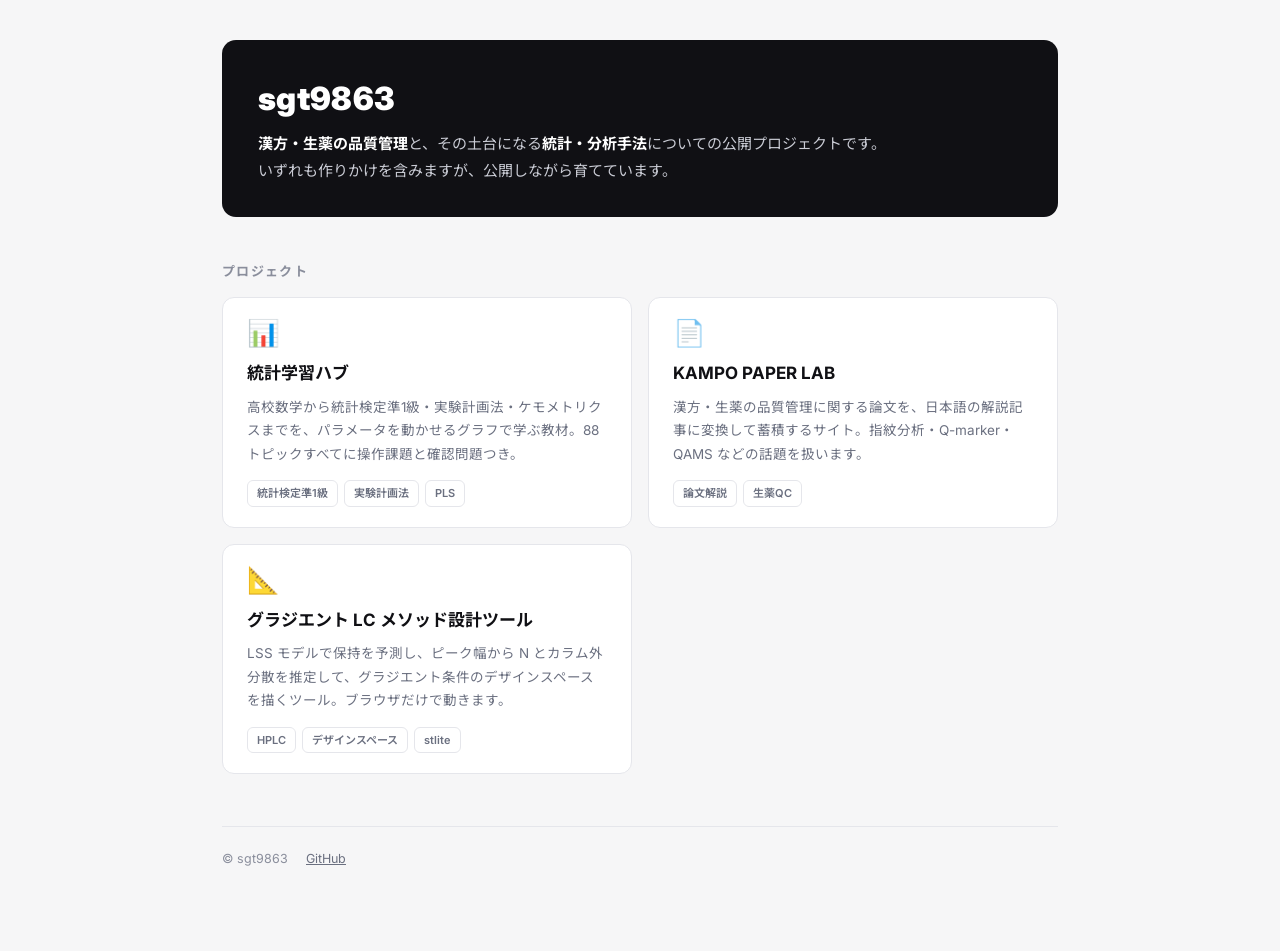
==== index.html @ 8c493d32 "lc-iso-dev のカードを削除 lc-grad-dev と内容が重複し、名前も紛らわしいため入口から外す。 サイト自体は /lc-iso-dev/ に残る。  Co-Authored-By: C" ====
<!DOCTYPE html>
<html lang="ja">
<head>
<meta charset="utf-8">
<meta name="robots" content="noindex, nofollow, noarchive, nosnippet, noimageindex">
<meta name="viewport" content="width=device-width, initial-scale=1">
<title>sgt9863</title>
<meta name="description" content="漢方・生薬の品質管理と、その土台になる統計・分析手法についての公開プロジェクト。">
<link rel="icon" href="data:image/svg+xml,<svg xmlns='http://www.w3.org/2000/svg' viewBox='0 0 100 100'><text y='.9em' font-size='90'>🌿</text></svg>">
<link rel="preconnect" href="https://fonts.googleapis.com">
<link rel="preconnect" href="https://fonts.gstatic.com" crossorigin>
<link rel="stylesheet" href="https://fonts.googleapis.com/css2?family=Inter:wght@400;600;700;800&family=Noto+Sans+JP:wght@400;500;700;900&display=swap">
<style>
/* stats サイト（style.css）と同じトークンを使い、見た目の一貫性を保つ */
:root {
  --bg: #f6f6f7;
  --panel: #ffffff;
  --ink: #101014;
  --ink-2: #1c1c22;
  --muted: #6b7080;
  --muted-2: #8a8e9c;
  --accent: #3b4557;
  --line: #e5e6eb;
  --line-strong: #d5d6dd;
  --radius: 12px;
  /* 白文字を載せる面の色。--ink はダークで明色に反転するので使わない。
     ダークではページ背景(#0f1013)より明るくして「浮いた面」にする。
     （stats サイトで同じ間違いを踏み、コントラスト比 1.21 になっていた） */
  --ink-solid: #101014;
  --font: "Inter", "Noto Sans JP", "Hiragino Sans", "Yu Gothic UI", system-ui, -apple-system, sans-serif;
}
:root[data-theme="dark"] {
  --bg: #0f1013;
  --panel: #17181d;
  --ink: #e8e9ee;
  --ink-2: #f3f3f6;
  --muted: #9aa0b0;
  --muted-2: #7d8394;
  --accent: #7c87a1;
  --line: #2a2c34;
  --line-strong: #3a3d47;
  --ink-solid: #202229;
}
@media (prefers-color-scheme: dark) {
  :root:not([data-theme="light"]) {
    --bg: #0f1013; --panel: #17181d; --ink: #e8e9ee; --ink-2: #f3f3f6;
    --muted: #9aa0b0; --muted-2: #7d8394; --accent: #7c87a1;
    --line: #2a2c34; --line-strong: #3a3d47;
    --ink-solid: #202229;
  }
}

* { box-sizing: border-box; }
body {
  margin: 0;
  font-family: var(--font);
  background: var(--bg);
  color: var(--ink);
  line-height: 1.85;
  font-size: 15px;
  -webkit-font-smoothing: antialiased;
}
.wrap { max-width: 880px; margin: 0 auto; padding: 40px 22px 80px; }

/* ヒーロー: stats サイトと同じ「墨ソリッド」 */
.hero {
  background: var(--ink-solid);
  color: #f2f2f5;
  border-radius: 14px;
  padding: 38px 36px 32px;
}
.hero h1 {
  margin: 0 0 10px;
  font-size: 32px;
  font-weight: 900;
  letter-spacing: 0.01em;
  color: #fff;
  line-height: 1.3;
}
.hero p { margin: 0; color: #c9cbd4; font-size: 15px; max-width: 42em; }
.hero p strong { color: #fff; font-weight: 700; }

h2 {
  font-size: 13px;
  font-weight: 700;
  letter-spacing: 0.1em;
  color: var(--muted-2);
  margin: 42px 0 14px;
}

.cards { display: grid; gap: 16px; }
@media (min-width: 720px) { .cards { grid-template-columns: 1fr 1fr; } }

.card {
  position: relative;
  display: block;
  text-decoration: none;
  color: var(--ink);
  background: var(--panel);
  border: 1px solid var(--line);
  border-radius: var(--radius);
  padding: 22px 24px 20px;
  overflow: hidden;
  transition: transform 0.15s ease, border-color 0.15s ease, box-shadow 0.15s ease;
}
.card::before {
  content: "";
  position: absolute;
  inset: 0 auto 0 0;
  width: 4px;
  background: var(--accent);
  opacity: 0;
  transition: opacity 0.15s ease;
}
.card:hover {
  transform: translateY(-2px);
  border-color: var(--line-strong);
  box-shadow: 0 8px 24px rgba(16, 16, 20, 0.08);
}
.card:hover::before { opacity: 1; }
.card:focus-visible { outline: 2px solid var(--accent); outline-offset: 2px; }

.card .icon { font-size: 26px; line-height: 1; }
.card h3 { margin: 12px 0 6px; font-size: 17px; font-weight: 700; }
.card p { margin: 0; color: var(--muted); font-size: 13.5px; line-height: 1.75; }
.card .tags { margin-top: 14px; display: flex; flex-wrap: wrap; gap: 6px; }
.card .tag {
  font-size: 11px;
  font-weight: 600;
  color: var(--muted);
  border: 1px solid var(--line);
  border-radius: 6px;
  padding: 2px 9px;
}

footer {
  margin-top: 52px;
  padding-top: 20px;
  border-top: 1px solid var(--line);
  color: var(--muted-2);
  font-size: 12.5px;
  display: flex;
  flex-wrap: wrap;
  gap: 6px 18px;
  align-items: center;
}
footer a { color: var(--muted); }
</style>
</head>
<body>
<div class="wrap">

  <header class="hero">
    <h1>sgt9863</h1>
    <p><strong>漢方・生薬の品質管理</strong>と、その土台になる<strong>統計・分析手法</strong>についての公開プロジェクトです。いずれも作りかけを含みますが、公開しながら育てています。</p>
  </header>

  <h2>プロジェクト</h2>
  <div class="cards">

    <a class="card" href="/stats/">
      <div class="icon">📊</div>
      <h3>統計学習ハブ</h3>
      <p>高校数学から統計検定準1級・実験計画法・ケモメトリクスまでを、パラメータを動かせるグラフで学ぶ教材。88トピックすべてに操作課題と確認問題つき。</p>
      <div class="tags"><span class="tag">統計検定準1級</span><span class="tag">実験計画法</span><span class="tag">PLS</span></div>
    </a>

    <a class="card" href="/paper-explainer/">
      <div class="icon">📄</div>
      <h3>KAMPO PAPER LAB</h3>
      <p>漢方・生薬の品質管理に関する論文を、日本語の解説記事に変換して蓄積するサイト。指紋分析・Q-marker・QAMS などの話題を扱います。</p>
      <div class="tags"><span class="tag">論文解説</span><span class="tag">生薬QC</span></div>
    </a>



    <a class="card" href="/lc-grad-dev/">
      <div class="icon">📐</div>
      <h3>グラジエント LC メソッド設計ツール</h3>
      <p>LSS モデルで保持を予測し、ピーク幅から N とカラム外分散を推定して、グラジエント条件のデザインスペースを描くツール。ブラウザだけで動きます。</p>
      <div class="tags"><span class="tag">HPLC</span><span class="tag">デザインスペース</span><span class="tag">stlite</span></div>
    </a>

  </div>

  <footer>
    <span>© sgt9863</span>
    <a href="https://github.com/sgt9863">GitHub</a>
  </footer>

</div>
</body>
</html>
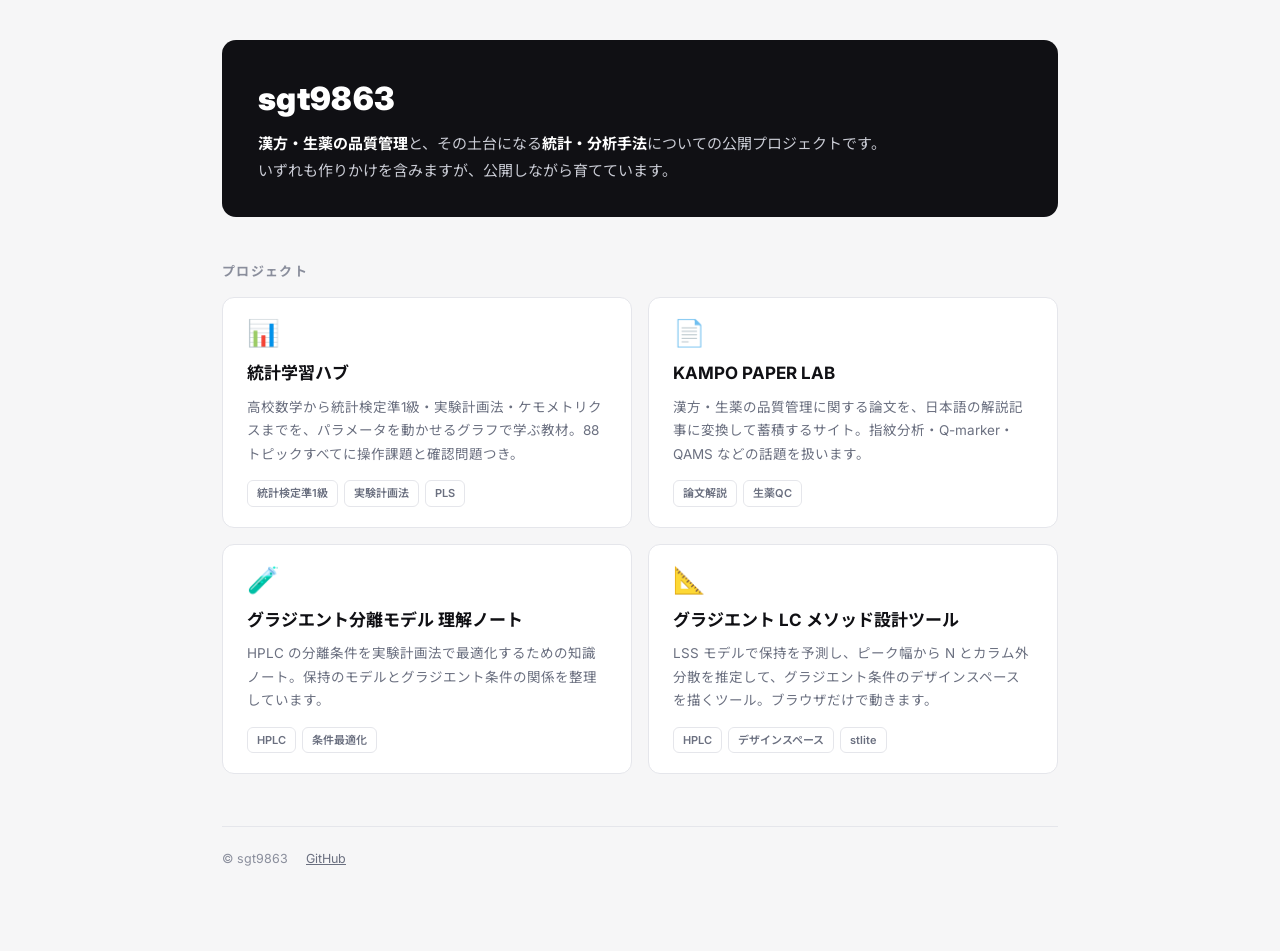
==== commit 7a3aded5: "lc-iso-dev のカードを戻す サイトは公開したままなので、入口も残す。  Co-Authored-By: Claude Opus 5 <noreply@anthropic.com>" ====
--- a/index.html
+++ b/index.html
@@ -174,6 +174,13 @@
 
 
 
+    <a class="card" href="/lc-iso-dev/">
+      <div class="icon">🧪</div>
+      <h3>グラジエント分離モデル 理解ノート</h3>
+      <p>HPLC の分離条件を実験計画法で最適化するための知識ノート。保持のモデルとグラジエント条件の関係を整理しています。</p>
+      <div class="tags"><span class="tag">HPLC</span><span class="tag">条件最適化</span></div>
+    </a>
+
     <a class="card" href="/lc-grad-dev/">
       <div class="icon">📐</div>
       <h3>グラジエント LC メソッド設計ツール</h3>
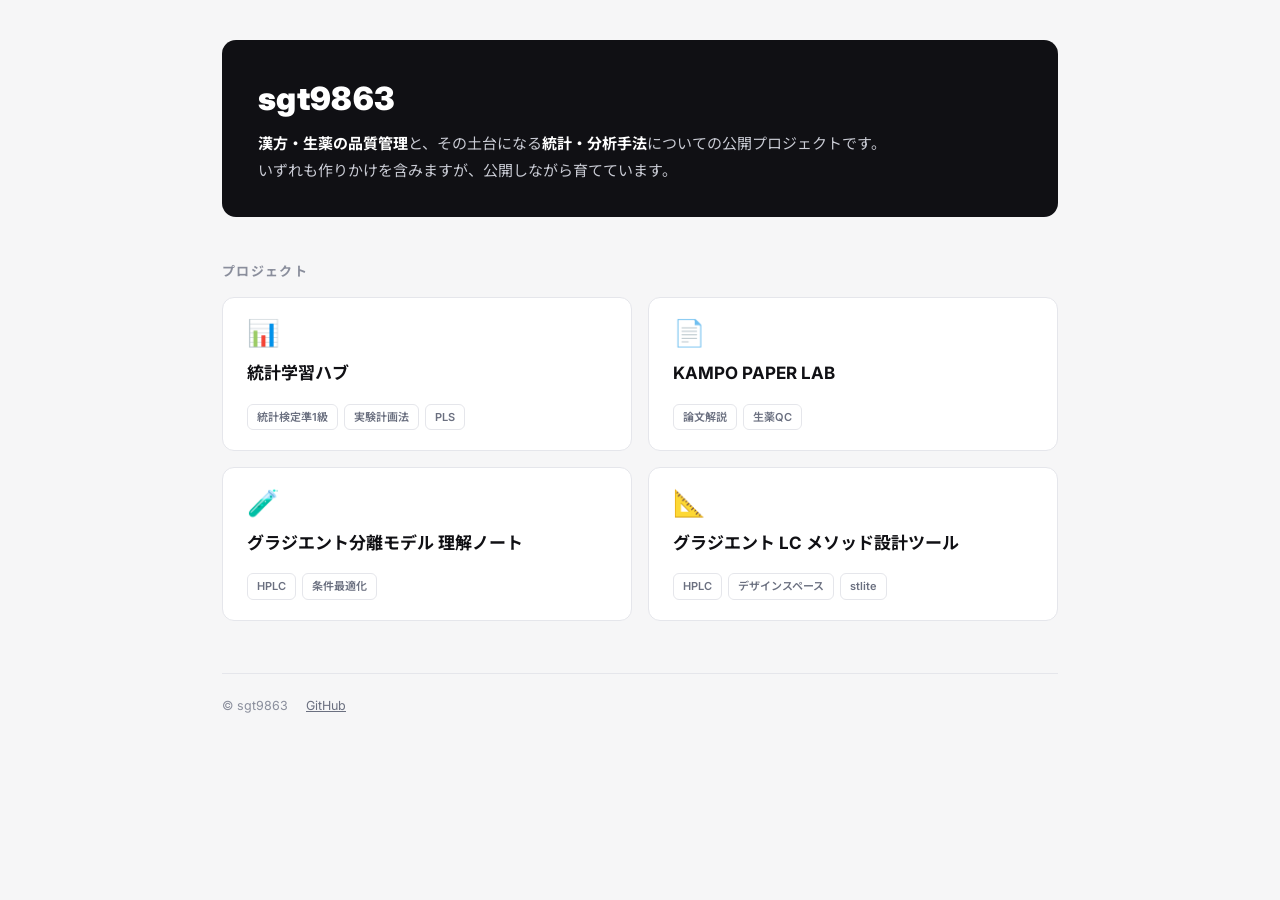
==== commit 78e0c297: "カードの説明文を削除 タイトルとタグだけにする。  Co-Authored-By: Claude Opus 5 <noreply@anthropic.com>" ====
--- a/index.html
+++ b/index.html
@@ -161,14 +161,12 @@
     <a class="card" href="/stats/">
       <div class="icon">📊</div>
       <h3>統計学習ハブ</h3>
-      <p>高校数学から統計検定準1級・実験計画法・ケモメトリクスまでを、パラメータを動かせるグラフで学ぶ教材。88トピックすべてに操作課題と確認問題つき。</p>
       <div class="tags"><span class="tag">統計検定準1級</span><span class="tag">実験計画法</span><span class="tag">PLS</span></div>
     </a>
 
     <a class="card" href="/paper-explainer/">
       <div class="icon">📄</div>
       <h3>KAMPO PAPER LAB</h3>
-      <p>漢方・生薬の品質管理に関する論文を、日本語の解説記事に変換して蓄積するサイト。指紋分析・Q-marker・QAMS などの話題を扱います。</p>
       <div class="tags"><span class="tag">論文解説</span><span class="tag">生薬QC</span></div>
     </a>
 
@@ -177,14 +175,12 @@
     <a class="card" href="/lc-iso-dev/">
       <div class="icon">🧪</div>
       <h3>グラジエント分離モデル 理解ノート</h3>
-      <p>HPLC の分離条件を実験計画法で最適化するための知識ノート。保持のモデルとグラジエント条件の関係を整理しています。</p>
       <div class="tags"><span class="tag">HPLC</span><span class="tag">条件最適化</span></div>
     </a>
 
     <a class="card" href="/lc-grad-dev/">
       <div class="icon">📐</div>
       <h3>グラジエント LC メソッド設計ツール</h3>
-      <p>LSS モデルで保持を予測し、ピーク幅から N とカラム外分散を推定して、グラジエント条件のデザインスペースを描くツール。ブラウザだけで動きます。</p>
       <div class="tags"><span class="tag">HPLC</span><span class="tag">デザインスペース</span><span class="tag">stlite</span></div>
     </a>
 
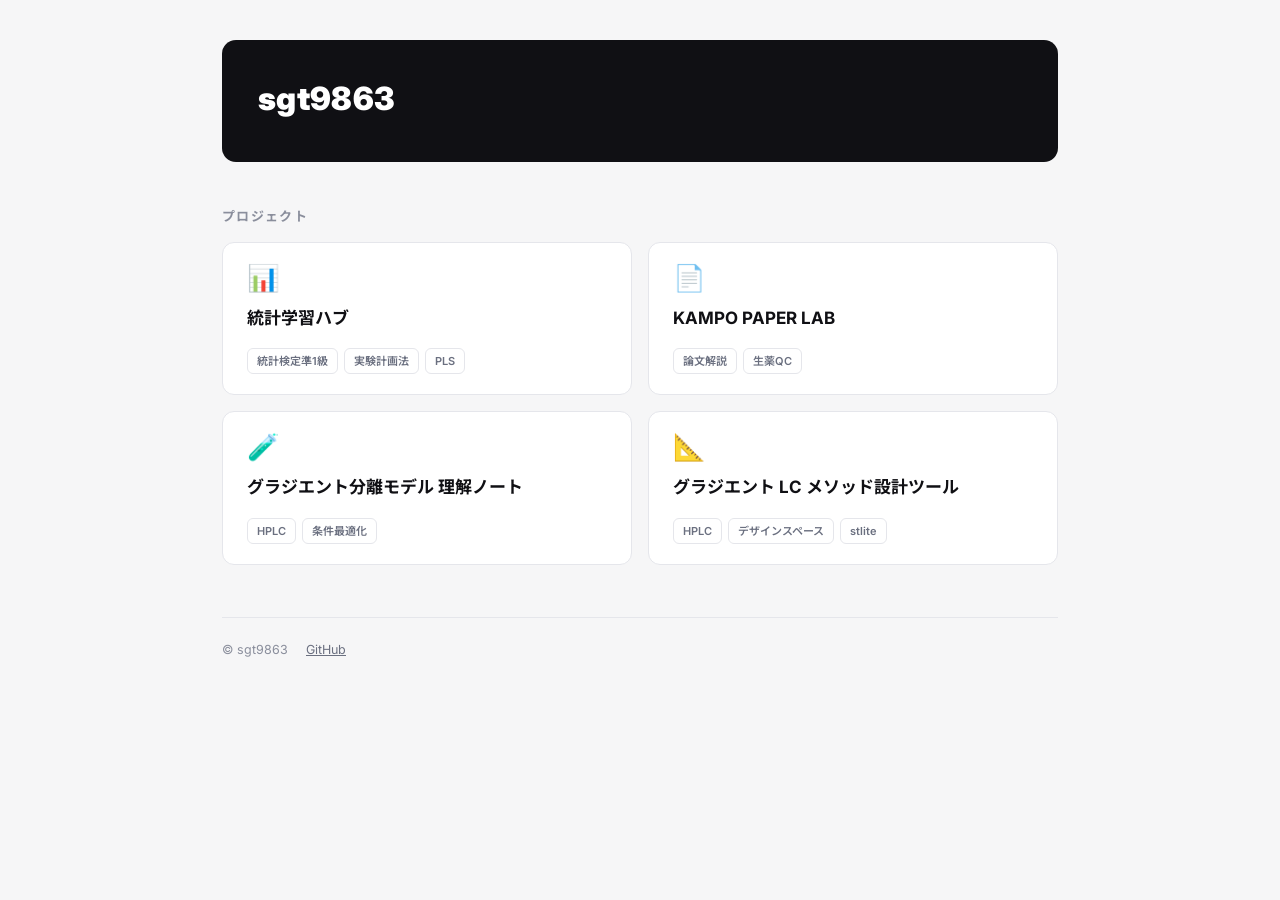
==== commit 349aa024: "ヒーローの説明文を削除 見出しだけにする。  Co-Authored-By: Claude Opus 5 <noreply@anthropic.com>" ====
--- a/index.html
+++ b/index.html
@@ -152,7 +152,6 @@
 
   <header class="hero">
     <h1>sgt9863</h1>
-    <p><strong>漢方・生薬の品質管理</strong>と、その土台になる<strong>統計・分析手法</strong>についての公開プロジェクトです。いずれも作りかけを含みますが、公開しながら育てています。</p>
   </header>
 
   <h2>プロジェクト</h2>
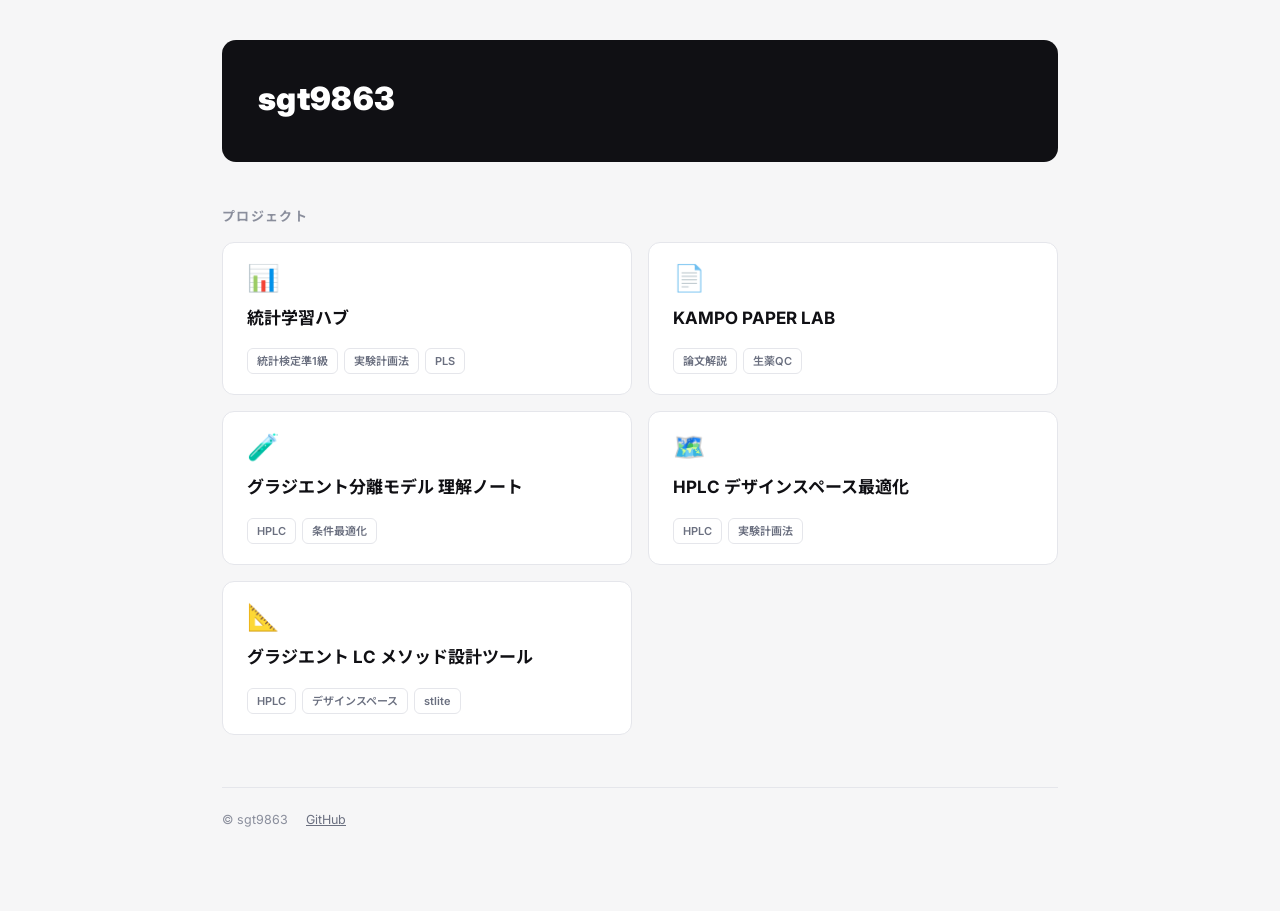
==== commit 07e058d7: "HPLC デザインスペース最適化のカードを追加 lc-iso-dev の app.html への入口。  Co-Authored-By: Claude Opus 5 <noreply@anthropi" ====
--- a/index.html
+++ b/index.html
@@ -177,6 +177,12 @@
       <div class="tags"><span class="tag">HPLC</span><span class="tag">条件最適化</span></div>
     </a>
 
+    <a class="card" href="/lc-iso-dev/app.html">
+      <div class="icon">🗺️</div>
+      <h3>HPLC デザインスペース最適化</h3>
+      <div class="tags"><span class="tag">HPLC</span><span class="tag">実験計画法</span></div>
+    </a>
+
     <a class="card" href="/lc-grad-dev/">
       <div class="icon">📐</div>
       <h3>グラジエント LC メソッド設計ツール</h3>
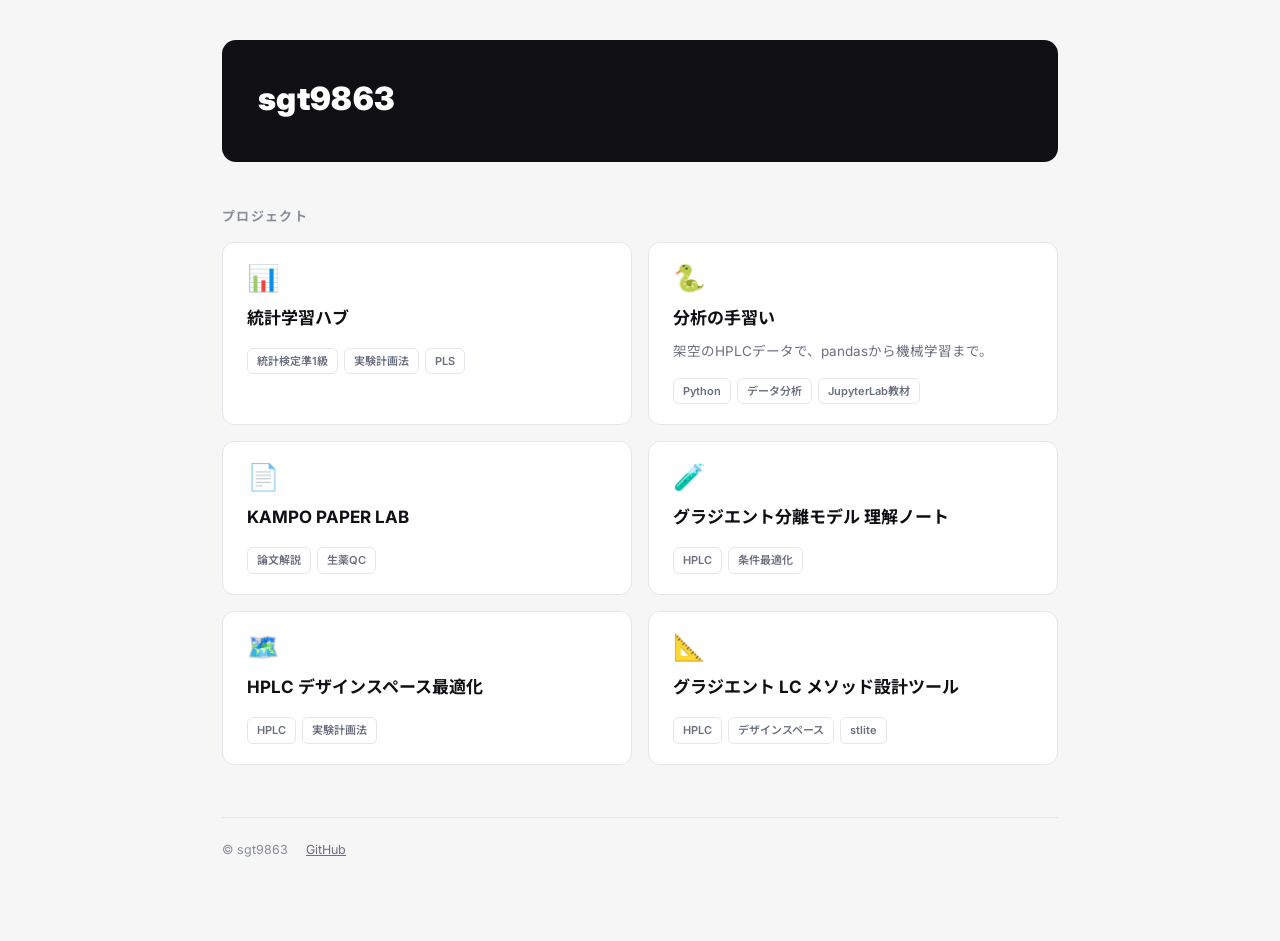
==== commit b65913a3: "Add Japanese HPLC Python learning course and JupyterLab materials" ====
--- a/index.html
+++ b/index.html
@@ -163,6 +163,13 @@
       <div class="tags"><span class="tag">統計検定準1級</span><span class="tag">実験計画法</span><span class="tag">PLS</span></div>
     </a>
 
+    <a class="card" href="/python-data-learning/">
+      <div class="icon">🐍</div>
+      <h3>分析の手習い</h3>
+      <p>架空のHPLCデータで、pandasから機械学習まで。</p>
+      <div class="tags"><span class="tag">Python</span><span class="tag">データ分析</span><span class="tag">JupyterLab教材</span></div>
+    </a>
+
     <a class="card" href="/paper-explainer/">
       <div class="icon">📄</div>
       <h3>KAMPO PAPER LAB</h3>
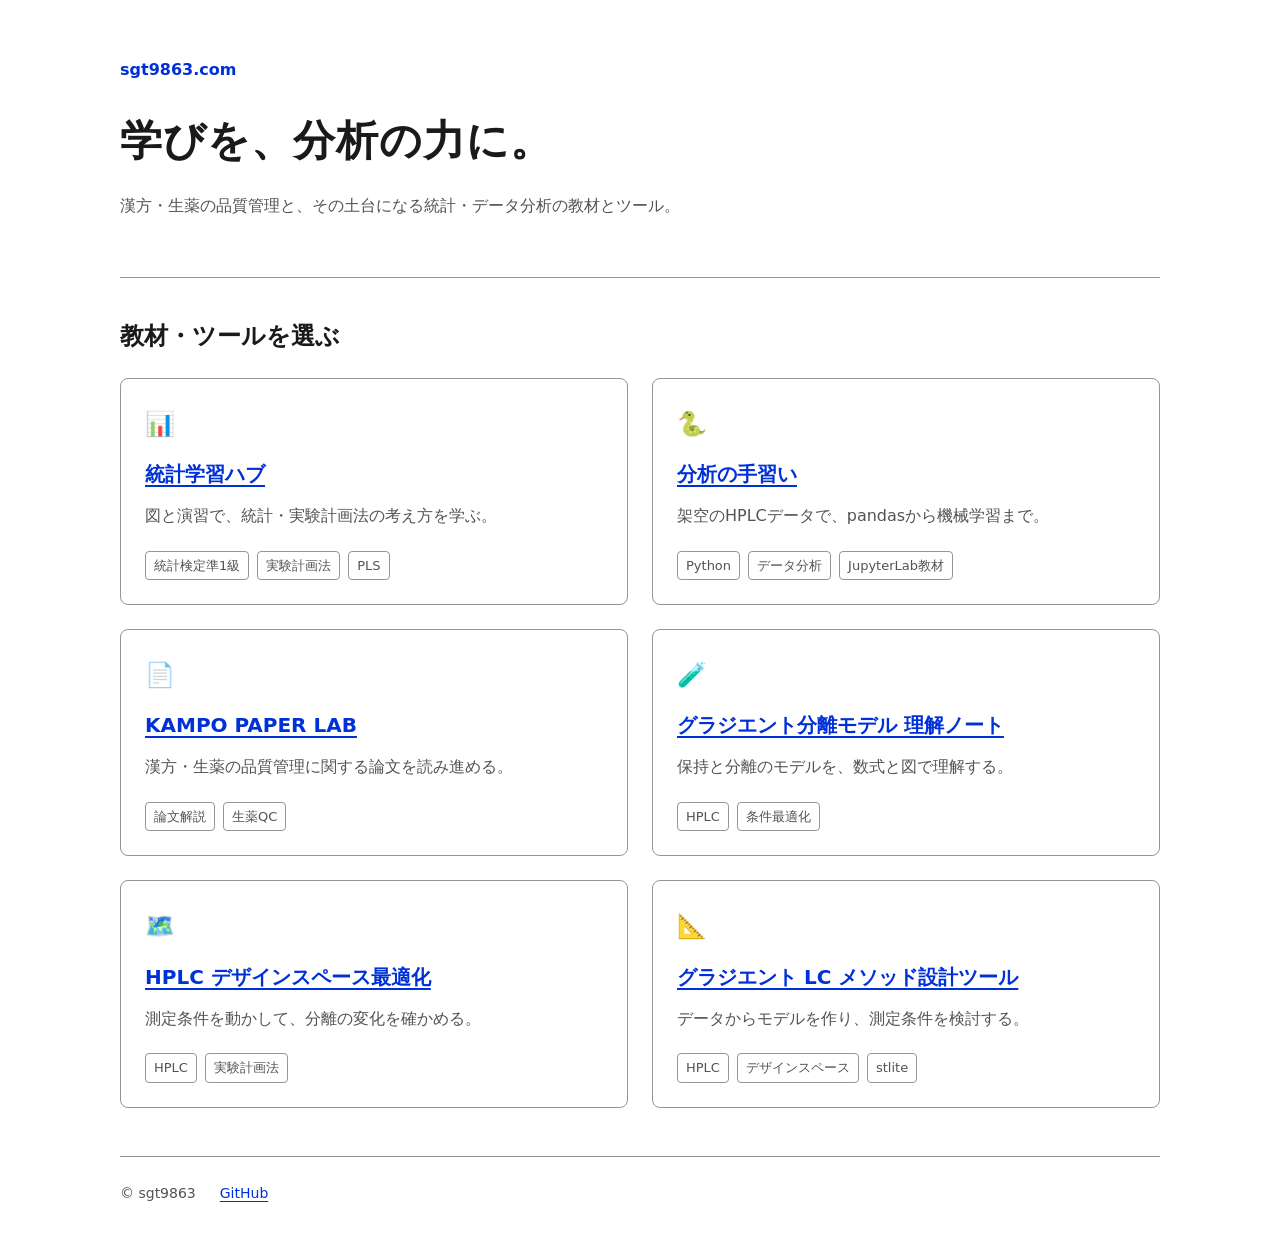
==== commit f65b0405: "Unify domain home and learning sites with DADS-inspired design" ====
--- a/index.html
+++ b/index.html
@@ -7,159 +7,22 @@
 <title>sgt9863</title>
 <meta name="description" content="漢方・生薬の品質管理と、その土台になる統計・分析手法についての公開プロジェクト。">
 <link rel="icon" href="data:image/svg+xml,<svg xmlns='http://www.w3.org/2000/svg' viewBox='0 0 100 100'><text y='.9em' font-size='90'>🌿</text></svg>">
-<link rel="preconnect" href="https://fonts.googleapis.com">
-<link rel="preconnect" href="https://fonts.gstatic.com" crossorigin>
-<link rel="stylesheet" href="https://fonts.googleapis.com/css2?family=Inter:wght@400;600;700;800&family=Noto+Sans+JP:wght@400;500;700;900&display=swap">
-<style>
-/* stats サイト（style.css）と同じトークンを使い、見た目の一貫性を保つ */
-:root {
-  --bg: #f6f6f7;
-  --panel: #ffffff;
-  --ink: #101014;
-  --ink-2: #1c1c22;
-  --muted: #6b7080;
-  --muted-2: #8a8e9c;
-  --accent: #3b4557;
-  --line: #e5e6eb;
-  --line-strong: #d5d6dd;
-  --radius: 12px;
-  /* 白文字を載せる面の色。--ink はダークで明色に反転するので使わない。
-     ダークではページ背景(#0f1013)より明るくして「浮いた面」にする。
-     （stats サイトで同じ間違いを踏み、コントラスト比 1.21 になっていた） */
-  --ink-solid: #101014;
-  --font: "Inter", "Noto Sans JP", "Hiragino Sans", "Yu Gothic UI", system-ui, -apple-system, sans-serif;
-}
-:root[data-theme="dark"] {
-  --bg: #0f1013;
-  --panel: #17181d;
-  --ink: #e8e9ee;
-  --ink-2: #f3f3f6;
-  --muted: #9aa0b0;
-  --muted-2: #7d8394;
-  --accent: #7c87a1;
-  --line: #2a2c34;
-  --line-strong: #3a3d47;
-  --ink-solid: #202229;
-}
-@media (prefers-color-scheme: dark) {
-  :root:not([data-theme="light"]) {
-    --bg: #0f1013; --panel: #17181d; --ink: #e8e9ee; --ink-2: #f3f3f6;
-    --muted: #9aa0b0; --muted-2: #7d8394; --accent: #7c87a1;
-    --line: #2a2c34; --line-strong: #3a3d47;
-    --ink-solid: #202229;
-  }
-}
-
-* { box-sizing: border-box; }
-body {
-  margin: 0;
-  font-family: var(--font);
-  background: var(--bg);
-  color: var(--ink);
-  line-height: 1.85;
-  font-size: 15px;
-  -webkit-font-smoothing: antialiased;
-}
-.wrap { max-width: 880px; margin: 0 auto; padding: 40px 22px 80px; }
-
-/* ヒーロー: stats サイトと同じ「墨ソリッド」 */
-.hero {
-  background: var(--ink-solid);
-  color: #f2f2f5;
-  border-radius: 14px;
-  padding: 38px 36px 32px;
-}
-.hero h1 {
-  margin: 0 0 10px;
-  font-size: 32px;
-  font-weight: 900;
-  letter-spacing: 0.01em;
-  color: #fff;
-  line-height: 1.3;
-}
-.hero p { margin: 0; color: #c9cbd4; font-size: 15px; max-width: 42em; }
-.hero p strong { color: #fff; font-weight: 700; }
-
-h2 {
-  font-size: 13px;
-  font-weight: 700;
-  letter-spacing: 0.1em;
-  color: var(--muted-2);
-  margin: 42px 0 14px;
-}
-
-.cards { display: grid; gap: 16px; }
-@media (min-width: 720px) { .cards { grid-template-columns: 1fr 1fr; } }
-
-.card {
-  position: relative;
-  display: block;
-  text-decoration: none;
-  color: var(--ink);
-  background: var(--panel);
-  border: 1px solid var(--line);
-  border-radius: var(--radius);
-  padding: 22px 24px 20px;
-  overflow: hidden;
-  transition: transform 0.15s ease, border-color 0.15s ease, box-shadow 0.15s ease;
-}
-.card::before {
-  content: "";
-  position: absolute;
-  inset: 0 auto 0 0;
-  width: 4px;
-  background: var(--accent);
-  opacity: 0;
-  transition: opacity 0.15s ease;
-}
-.card:hover {
-  transform: translateY(-2px);
-  border-color: var(--line-strong);
-  box-shadow: 0 8px 24px rgba(16, 16, 20, 0.08);
-}
-.card:hover::before { opacity: 1; }
-.card:focus-visible { outline: 2px solid var(--accent); outline-offset: 2px; }
-
-.card .icon { font-size: 26px; line-height: 1; }
-.card h3 { margin: 12px 0 6px; font-size: 17px; font-weight: 700; }
-.card p { margin: 0; color: var(--muted); font-size: 13.5px; line-height: 1.75; }
-.card .tags { margin-top: 14px; display: flex; flex-wrap: wrap; gap: 6px; }
-.card .tag {
-  font-size: 11px;
-  font-weight: 600;
-  color: var(--muted);
-  border: 1px solid var(--line);
-  border-radius: 6px;
-  padding: 2px 9px;
-}
-
-footer {
-  margin-top: 52px;
-  padding-top: 20px;
-  border-top: 1px solid var(--line);
-  color: var(--muted-2);
-  font-size: 12.5px;
-  display: flex;
-  flex-wrap: wrap;
-  gap: 6px 18px;
-  align-items: center;
-}
-footer a { color: var(--muted); }
-</style>
+<link rel="stylesheet" href="assets/design.css">
 </head>
 <body>
+<a class="skip-link" href="#main">本文へ移動</a>
 <div class="wrap">
 
   <header class="hero">
-    <h1>sgt9863</h1>
+    <p class="eyebrow">sgt9863.com</p><h1>学びを、分析の力に。</h1><p>漢方・生薬の品質管理と、その土台になる統計・データ分析の教材とツール。</p>
   </header>
 
-  <h2>プロジェクト</h2>
+  <main id="main" tabindex="-1"><h2>教材・ツールを選ぶ</h2>
   <div class="cards">
 
     <a class="card" href="/stats/">
       <div class="icon">📊</div>
-      <h3>統計学習ハブ</h3>
+      <h3>統計学習ハブ</h3><p>図と演習で、統計・実験計画法の考え方を学ぶ。</p>
       <div class="tags"><span class="tag">統計検定準1級</span><span class="tag">実験計画法</span><span class="tag">PLS</span></div>
     </a>
 
@@ -172,7 +35,7 @@
 
     <a class="card" href="/paper-explainer/">
       <div class="icon">📄</div>
-      <h3>KAMPO PAPER LAB</h3>
+      <h3>KAMPO PAPER LAB</h3><p>漢方・生薬の品質管理に関する論文を読み進める。</p>
       <div class="tags"><span class="tag">論文解説</span><span class="tag">生薬QC</span></div>
     </a>
 
@@ -180,24 +43,25 @@
 
     <a class="card" href="/lc-iso-dev/">
       <div class="icon">🧪</div>
-      <h3>グラジエント分離モデル 理解ノート</h3>
+      <h3>グラジエント分離モデル 理解ノート</h3><p>保持と分離のモデルを、数式と図で理解する。</p>
       <div class="tags"><span class="tag">HPLC</span><span class="tag">条件最適化</span></div>
     </a>
 
     <a class="card" href="/lc-iso-dev/app.html">
       <div class="icon">🗺️</div>
-      <h3>HPLC デザインスペース最適化</h3>
+      <h3>HPLC デザインスペース最適化</h3><p>測定条件を動かして、分離の変化を確かめる。</p>
       <div class="tags"><span class="tag">HPLC</span><span class="tag">実験計画法</span></div>
     </a>
 
     <a class="card" href="/lc-grad-dev/">
       <div class="icon">📐</div>
-      <h3>グラジエント LC メソッド設計ツール</h3>
+      <h3>グラジエント LC メソッド設計ツール</h3><p>データからモデルを作り、測定条件を検討する。</p>
       <div class="tags"><span class="tag">HPLC</span><span class="tag">デザインスペース</span><span class="tag">stlite</span></div>
     </a>
 
   </div>
 
+  </main>
   <footer>
     <span>© sgt9863</span>
     <a href="https://github.com/sgt9863">GitHub</a>
--- a/assets/design.css
+++ b/assets/design.css
@@ -0,0 +1,3 @@
+/* sgt9863.com / DADS-inspired foundation, 2026-10-09 */
+:root{color-scheme:light dark;--bg:#fff;--panel:#fff;--ink:#1a1a1c;--muted:#525258;--blue:#0031d8;--visited:#8b008b;--pale:#f3f6ff;--line:#94949c;--focus:#ffd43d;font-family:"Noto Sans JP","Hiragino Sans","Yu Gothic",system-ui,sans-serif}
+*{box-sizing:border-box}body{margin:0;background:var(--bg);color:var(--ink);font-size:16px;line-height:1.8}a{color:var(--blue);text-underline-offset:.2em}a:visited{color:var(--visited)}:focus-visible{outline:3px solid #000;outline-offset:3px;box-shadow:0 0 0 6px var(--focus)}.skip-link{position:fixed;top:-100px;left:16px;z-index:100;background:var(--panel);padding:12px}.skip-link:focus{top:12px}.wrap{max-width:1120px;margin:auto;padding:0 40px 32px}.hero{padding:56px 0 40px;border-bottom:1px solid var(--line)}.eyebrow{font-weight:700;color:var(--blue);margin:0 0 24px}.hero h1{font-size:clamp(28px,4vw,42px);line-height:1.5;margin:0 0 20px;letter-spacing:.02em}.hero p:last-child{max-width:42em;color:var(--muted)}h2{font-size:24px;line-height:1.5;margin:40px 0 24px}.cards{display:grid;grid-template-columns:1fr 1fr;gap:24px}.card,.card:visited{display:block;padding:24px;border:1px solid var(--line);border-radius:8px;background:var(--panel);color:var(--ink);text-decoration:none}.card:hover{background:var(--pale);border-color:var(--blue)}.card .icon{font-size:24px}.card h3{font-size:20px;line-height:1.6;margin:12px 0;color:var(--blue);text-decoration:underline;text-underline-offset:.2em}.card p{font-size:16px;color:var(--muted);margin:8px 0 20px}.tags{display:flex;flex-wrap:wrap;gap:8px}.tag{font-size:13px;border:1px solid var(--line);border-radius:4px;padding:2px 8px;color:var(--muted)}footer{display:flex;flex-wrap:wrap;gap:24px;border-top:1px solid var(--line);margin-top:48px;padding-top:24px;font-size:14px;color:var(--muted)}footer a{min-height:44px;display:inline-flex;align-items:flex-start}@media(max-width:700px){.wrap{padding:0 20px 24px}.hero{padding:32px 0}.cards{grid-template-columns:1fr;gap:16px}.card{padding:20px}h2{font-size:22px;margin:32px 0 20px}}@media(prefers-color-scheme:dark){:root{--bg:#16161a;--panel:#202026;--ink:#f5f5f7;--muted:#c4c4cc;--blue:#9db7ff;--visited:#edb2ed;--pale:#242f48;--line:#83838c}}
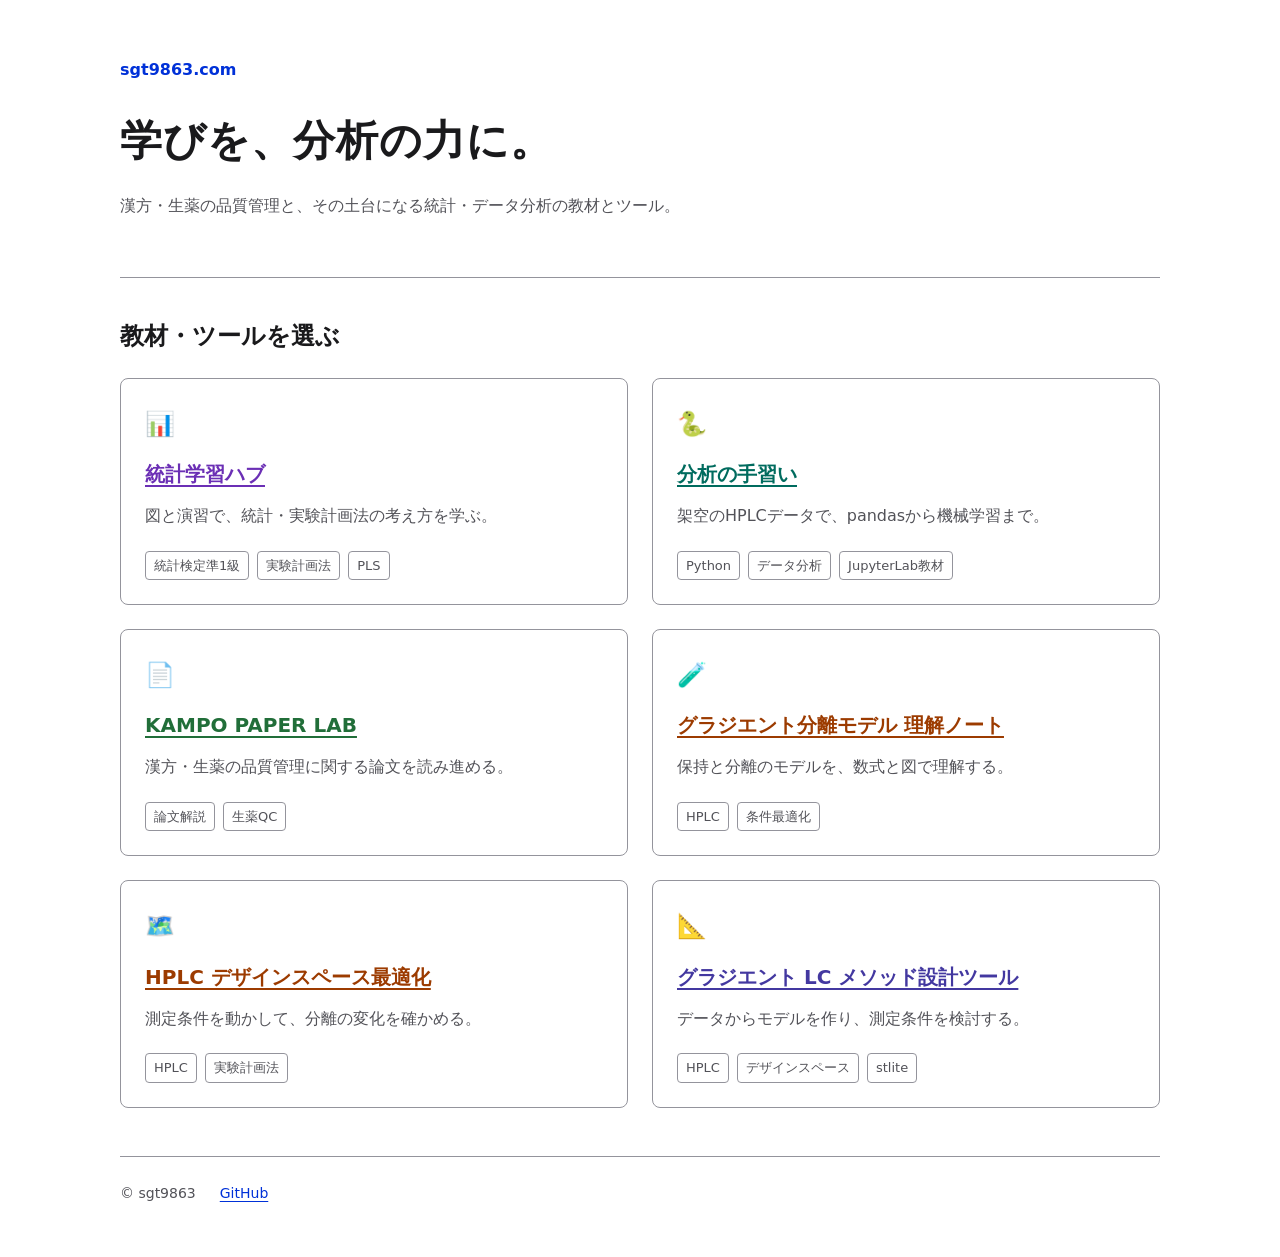
==== commit 754d9b38: "Distinguish learning sites by color and restore original travel design" ====
--- a/index.html
+++ b/index.html
@@ -20,20 +20,20 @@
   <main id="main" tabindex="-1"><h2>教材・ツールを選ぶ</h2>
   <div class="cards">
 
-    <a class="card" href="/stats/">
+    <a class="card" data-site="stats" href="/stats/">
       <div class="icon">📊</div>
       <h3>統計学習ハブ</h3><p>図と演習で、統計・実験計画法の考え方を学ぶ。</p>
       <div class="tags"><span class="tag">統計検定準1級</span><span class="tag">実験計画法</span><span class="tag">PLS</span></div>
     </a>
 
-    <a class="card" href="/python-data-learning/">
+    <a class="card" data-site="python" href="/python-data-learning/">
       <div class="icon">🐍</div>
       <h3>分析の手習い</h3>
       <p>架空のHPLCデータで、pandasから機械学習まで。</p>
       <div class="tags"><span class="tag">Python</span><span class="tag">データ分析</span><span class="tag">JupyterLab教材</span></div>
     </a>
 
-    <a class="card" href="/paper-explainer/">
+    <a class="card" data-site="papers" href="/paper-explainer/">
       <div class="icon">📄</div>
       <h3>KAMPO PAPER LAB</h3><p>漢方・生薬の品質管理に関する論文を読み進める。</p>
       <div class="tags"><span class="tag">論文解説</span><span class="tag">生薬QC</span></div>
@@ -41,19 +41,19 @@
 
 
 
-    <a class="card" href="/lc-iso-dev/">
+    <a class="card" data-site="iso" href="/lc-iso-dev/">
       <div class="icon">🧪</div>
       <h3>グラジエント分離モデル 理解ノート</h3><p>保持と分離のモデルを、数式と図で理解する。</p>
       <div class="tags"><span class="tag">HPLC</span><span class="tag">条件最適化</span></div>
     </a>
 
-    <a class="card" href="/lc-iso-dev/app.html">
+    <a class="card" data-site="iso" href="/lc-iso-dev/app.html">
       <div class="icon">🗺️</div>
       <h3>HPLC デザインスペース最適化</h3><p>測定条件を動かして、分離の変化を確かめる。</p>
       <div class="tags"><span class="tag">HPLC</span><span class="tag">実験計画法</span></div>
     </a>
 
-    <a class="card" href="/lc-grad-dev/">
+    <a class="card" data-site="gradient" href="/lc-grad-dev/">
       <div class="icon">📐</div>
       <h3>グラジエント LC メソッド設計ツール</h3><p>データからモデルを作り、測定条件を検討する。</p>
       <div class="tags"><span class="tag">HPLC</span><span class="tag">デザインスペース</span><span class="tag">stlite</span></div>
--- a/assets/design.css
+++ b/assets/design.css
@@ -1,3 +1,6 @@
 /* sgt9863.com / DADS-inspired foundation, 2026-10-09 */
 :root{color-scheme:light dark;--bg:#fff;--panel:#fff;--ink:#1a1a1c;--muted:#525258;--blue:#0031d8;--visited:#8b008b;--pale:#f3f6ff;--line:#94949c;--focus:#ffd43d;font-family:"Noto Sans JP","Hiragino Sans","Yu Gothic",system-ui,sans-serif}
 *{box-sizing:border-box}body{margin:0;background:var(--bg);color:var(--ink);font-size:16px;line-height:1.8}a{color:var(--blue);text-underline-offset:.2em}a:visited{color:var(--visited)}:focus-visible{outline:3px solid #000;outline-offset:3px;box-shadow:0 0 0 6px var(--focus)}.skip-link{position:fixed;top:-100px;left:16px;z-index:100;background:var(--panel);padding:12px}.skip-link:focus{top:12px}.wrap{max-width:1120px;margin:auto;padding:0 40px 32px}.hero{padding:56px 0 40px;border-bottom:1px solid var(--line)}.eyebrow{font-weight:700;color:var(--blue);margin:0 0 24px}.hero h1{font-size:clamp(28px,4vw,42px);line-height:1.5;margin:0 0 20px;letter-spacing:.02em}.hero p:last-child{max-width:42em;color:var(--muted)}h2{font-size:24px;line-height:1.5;margin:40px 0 24px}.cards{display:grid;grid-template-columns:1fr 1fr;gap:24px}.card,.card:visited{display:block;padding:24px;border:1px solid var(--line);border-radius:8px;background:var(--panel);color:var(--ink);text-decoration:none}.card:hover{background:var(--pale);border-color:var(--blue)}.card .icon{font-size:24px}.card h3{font-size:20px;line-height:1.6;margin:12px 0;color:var(--blue);text-decoration:underline;text-underline-offset:.2em}.card p{font-size:16px;color:var(--muted);margin:8px 0 20px}.tags{display:flex;flex-wrap:wrap;gap:8px}.tag{font-size:13px;border:1px solid var(--line);border-radius:4px;padding:2px 8px;color:var(--muted)}footer{display:flex;flex-wrap:wrap;gap:24px;border-top:1px solid var(--line);margin-top:48px;padding-top:24px;font-size:14px;color:var(--muted)}footer a{min-height:44px;display:inline-flex;align-items:flex-start}@media(max-width:700px){.wrap{padding:0 20px 24px}.hero{padding:32px 0}.cards{grid-template-columns:1fr;gap:16px}.card{padding:20px}h2{font-size:22px;margin:32px 0 20px}}@media(prefers-color-scheme:dark){:root{--bg:#16161a;--panel:#202026;--ink:#f5f5f7;--muted:#c4c4cc;--blue:#9db7ff;--visited:#edb2ed;--pale:#242f48;--line:#83838c}}
+
+.card[data-site=python]{--blue:#006b5e;--pale:#eef8f5}.card[data-site=stats]{--blue:#6b2fb5;--pale:#f7f1fc}.card[data-site=papers]{--blue:#216e39;--pale:#eef7ef}.card[data-site=iso]{--blue:#9c3b00;--pale:#fff5ed}.card[data-site=gradient]{--blue:#4338a0;--pale:#f3f1fc}
+@media(prefers-color-scheme:dark){.card[data-site=python]{--blue:#8dd6c5;--pale:#1e3730}.card[data-site=stats]{--blue:#d4b4ff;--pale:#30243d}.card[data-site=papers]{--blue:#a0d7a8;--pale:#233626}.card[data-site=iso]{--blue:#ffb785;--pale:#38291f}.card[data-site=gradient]{--blue:#bfb5ff;--pale:#2b2645}}
